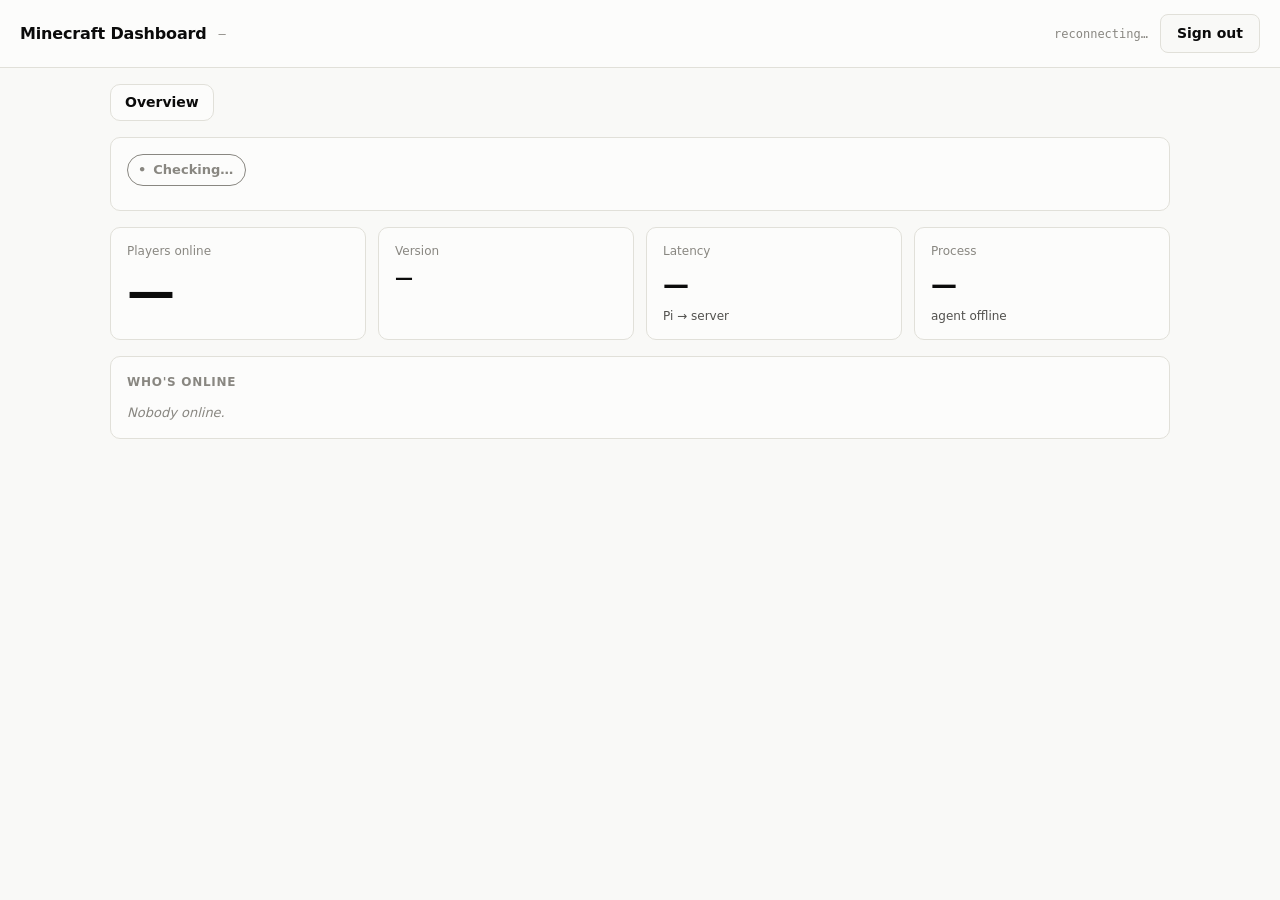
==== static/index.html @ ce1a49f4 "agags" ====
<!doctype html>
<html lang="en">
<head>
  <meta charset="utf-8">
  <meta name="viewport" content="width=device-width, initial-scale=1">
  <meta name="robots" content="noindex, nofollow">
  <title>Minecraft Dashboard</title>
  <link rel="stylesheet" href="/static/style.css">
</head>
<body>
  <header>
    <h1>Minecraft Dashboard</h1>
    <span class="host" id="host">—</span>
    <span class="spacer"></span>
    <span class="host" id="link-state">connecting…</span>
    <button class="action" id="logout">Sign out</button>
  </header>

  <main>
    <div class="tabs" role="tablist">
      <button role="tab" aria-selected="true"  data-tab="overview">Overview</button>
      <button role="tab" aria-selected="false" data-tab="console">Console</button>
      <button role="tab" aria-selected="false" data-tab="files">Files &amp; backups</button>
      <button role="tab" aria-selected="false" data-tab="debug">Debug</button>
    </div>

    <!-- ---------------- Overview ---------------- -->
    <section class="panel active" id="tab-overview">
      <div class="card">
        <div class="status-row">
          <span class="pill unknown" id="status-pill">
            <span id="status-icon" aria-hidden="true">•</span><span id="status-text">Checking…</span>
          </span>
          <span class="host" id="checked-at"></span>
        </div>
        <div class="motd" id="motd"></div>
      </div>

      <div class="tiles">
        <div class="tile">
          <div class="label">Players online</div>
          <div class="value hero" id="t-players">—</div>
          <div class="sub" id="t-players-sub"></div>
        </div>
        <div class="tile">
          <div class="label">Version</div>
          <div class="value text" id="t-version">—</div>
        </div>
        <div class="tile">
          <div class="label">Latency</div>
          <div class="value" id="t-latency">—</div>
          <div class="sub">Pi → server</div>
        </div>
        <div class="tile">
          <div class="label">Process</div>
          <div class="value" id="t-process">—</div>
          <div class="sub" id="t-process-sub"></div>
        </div>
      </div>

      <div class="card" style="margin-top:16px">
        <h2>Who's online</h2>
        <div class="players" id="players"><span class="empty">Nobody online.</span></div>
      </div>

      <div class="card">
        <h2>Power</h2>
        <div id="power-unavailable" class="notice" hidden>
          <span aria-hidden="true">⚠</span>
          <span><strong>Agent not connected.</strong> Start, stop and restart need
          <code>mc-agent.py</code> running on the server machine.</span>
        </div>
        <div class="actions">
          <button class="action" id="btn-start">Start</button>
          <button class="action" id="btn-restart">Restart</button>
          <button class="action danger" id="btn-stop">Stop</button>
        </div>
      </div>
    </section>

    <!-- ---------------- Console ---------------- -->
    <section class="panel" id="tab-console">
      <div id="console-notice" class="notice" hidden></div>
      <div class="card">
        <h2>Server console</h2>
        <div id="console" role="log" aria-live="polite"></div>
        <form class="cmdbar" id="cmdform">
          <input id="cmd" placeholder="/list" autocomplete="off" spellcheck="false"
                 aria-label="Console command">
          <button class="action primary" type="submit" id="cmd-send">Send</button>
        </form>
      </div>
    </section>

    <!-- ---------------- Files ---------------- -->
    <section class="panel" id="tab-files">
      <div id="files-notice" class="notice" hidden>
        <span aria-hidden="true">⚠</span>
        <span><strong>Agent not connected.</strong> File browsing and backups need
        <code>mc-agent.py</code> running on the server machine.</span>
      </div>

      <div class="card">
        <h2>Backups</h2>
        <div class="actions">
          <button class="action primary" id="btn-backup">Back up world now</button>
        </div>
        <table class="files" id="backup-table" style="margin-top:12px"></table>
      </div>

      <div class="card">
        <h2>Server files</h2>
        <div class="crumbs" id="crumbs"></div>
        <table class="files" id="file-table"></table>
        <pre class="viewer" id="viewer" hidden></pre>
      </div>
    </section>

    <!-- ---------------- Debug (owner only) ---------------- -->
    <section class="panel" id="tab-debug">
      <div class="card">
        <h2>PM2 processes</h2>
        <pre id="pm2-out" role="log" aria-label="PM2 process table">loading…</pre>
        <button class="action" id="btn-pm2-refresh" style="margin-top:12px">Refresh</button>
      </div>

      <div class="card">
        <h2>Users &amp; permissions</h2>
        <p class="sub">Every account starts with the overview and nothing else.
          Tick what each one may do — changes take effect on their next request,
          no re-login needed. Your owner account lives in <code>.env</code>,
          always holds everything, and can't be changed from here.</p>
        <div id="user-list"></div>

        <details class="new-user">
          <summary>Add an account</summary>
          <form id="userform">
            <div class="cmdbar">
              <input id="new-username" placeholder="username" autocomplete="off"
                     spellcheck="false" aria-label="New username">
              <input id="new-password" type="password" placeholder="password (6+ characters)"
                     autocomplete="new-password" aria-label="New password">
              <button class="action primary" type="submit" id="btn-add-user">Create</button>
            </div>
            <p class="sub" style="margin:10px 0 0">Starting permissions — all optional,
              and editable afterwards.</p>
            <div class="perm-grid" id="new-user-perms"></div>
          </form>
        </details>
      </div>
    </section>
  </main>

  <div class="toast" id="toast" role="status"></div>
  <script src="/static/app.js"></script>
</body>
</html>
---- static/style.css ----
/* Tokens follow the reference palette: status hues are reserved for state and
   always ship alongside an icon + label, never carrying meaning by colour alone. */

:root {
  color-scheme: light dark;

  --page:           #f9f9f7;
  --surface:        #fcfcfb;
  --text-primary:   #0b0b0b;
  --text-secondary: #52514e;
  --text-muted:     #898781;
  --hairline:       #e1e0d9;

  --good:     #0ca30c;
  --warning:  #fab219;
  --serious:  #ec835a;
  --critical: #d03b3b;

  --accent:   #2a78d6;

  --radius: 10px;
  --gap: 16px;
  --mono: ui-monospace, SFMono-Regular, "SF Mono", Menlo, Consolas, monospace;
  --sans: system-ui, -apple-system, "Segoe UI", Roboto, sans-serif;
}

@media (prefers-color-scheme: dark) {
  :root:where(:not([data-theme="light"])) {
    --page:           #0d0d0d;
    --surface:        #1a1a19;
    --text-primary:   #ffffff;
    --text-secondary: #c3c2b7;
    --text-muted:     #898781;
    --hairline:       #2c2c2a;
    --accent:         #3987e5;
  }
}

* { box-sizing: border-box; }

/* Must win over the display values set by .notice/.tile/etc, which otherwise
   outrank the UA stylesheet's [hidden] rule and leave the element visible. */
[hidden] { display: none !important; }

body {
  margin: 0;
  font-family: var(--sans);
  background: var(--page);
  color: var(--text-primary);
  line-height: 1.5;
  -webkit-font-smoothing: antialiased;
}

/* ---------- layout ---------- */

header {
  display: flex;
  align-items: center;
  gap: 12px;
  padding: 14px 20px;
  border-bottom: 1px solid var(--hairline);
  background: var(--surface);
  position: sticky;
  top: 0;
  z-index: 10;
  flex-wrap: wrap;
}

header h1 { font-size: 16px; margin: 0; font-weight: 600; letter-spacing: -0.01em; }
header .host { font-family: var(--mono); font-size: 12px; color: var(--text-muted); }
header .spacer { flex: 1; }

main { max-width: 1100px; margin: 0 auto; padding: var(--gap) 20px 48px; }

.tabs { display: flex; gap: 4px; margin: 0 0 var(--gap); flex-wrap: wrap; }

.tabs button {
  background: none;
  border: 1px solid transparent;
  border-radius: var(--radius);
  padding: 7px 14px;
  font: inherit;
  font-size: 14px;
  color: var(--text-secondary);
  cursor: pointer;
}
.tabs button:hover { background: var(--surface); }
.tabs button[aria-selected="true"] {
  background: var(--surface);
  border-color: var(--hairline);
  color: var(--text-primary);
  font-weight: 550;
}

.panel { display: none; }
.panel.active { display: block; }

.card {
  background: var(--surface);
  border: 1px solid var(--hairline);
  border-radius: var(--radius);
  padding: var(--gap);
  margin-bottom: var(--gap);
}
.card h2 {
  font-size: 12px;
  text-transform: uppercase;
  letter-spacing: 0.06em;
  color: var(--text-muted);
  margin: 0 0 12px;
  font-weight: 600;
}

/* ---------- status ---------- */

.status-row { display: flex; align-items: center; gap: 10px; margin-bottom: 4px; }

/* Icon + label carry the state; the dot is a redundant third cue. */
.pill {
  display: inline-flex;
  align-items: center;
  gap: 7px;
  padding: 5px 12px 5px 10px;
  border-radius: 999px;
  font-size: 13px;
  font-weight: 600;
  border: 1px solid currentColor;
}
.pill.good     { color: var(--good); }
.pill.critical { color: var(--critical); }
.pill.warning  { color: var(--warning); }
.pill.unknown  { color: var(--text-muted); }

.motd {
  font-family: var(--mono);
  font-size: 13px;
  color: var(--text-secondary);
  white-space: pre-wrap;
  word-break: break-word;
  margin-top: 8px;
}

.tiles {
  display: grid;
  grid-template-columns: repeat(auto-fit, minmax(150px, 1fr));
  gap: 12px;
}

.tile {
  background: var(--surface);
  border: 1px solid var(--hairline);
  border-radius: var(--radius);
  padding: 14px 16px;
}
.tile .label {
  font-size: 12px;
  color: var(--text-muted);
  margin-bottom: 6px;
}
/* Proportional figures — tabular-nums is reserved for aligned columns. */
.tile .value { font-size: 26px; font-weight: 600; letter-spacing: -0.02em; }
.tile .value.hero { font-size: 48px; line-height: 1.05; }
/* Version strings are free text and can be long ("Requires MC 1.8 / 1.21"). */
.tile .value.text { font-size: 18px; line-height: 1.3; overflow-wrap: anywhere; }
.tile .sub { font-size: 12px; color: var(--text-secondary); margin-top: 2px; }

/* ---------- capability banner ---------- */

.notice {
  display: flex;
  gap: 10px;
  align-items: flex-start;
  border: 1px solid var(--hairline);
  border-left: 3px solid var(--warning);
  border-radius: var(--radius);
  padding: 12px 14px;
  background: var(--surface);
  font-size: 13px;
  color: var(--text-secondary);
  margin-bottom: var(--gap);
}
.notice strong { color: var(--text-primary); }

/* ---------- players ---------- */

.players { display: flex; flex-wrap: wrap; gap: 8px; }
.player {
  font-family: var(--mono);
  font-size: 13px;
  background: var(--page);
  border: 1px solid var(--hairline);
  border-radius: 6px;
  padding: 4px 10px;
}
.empty { color: var(--text-muted); font-size: 13px; font-style: italic; }

/* ---------- buttons ---------- */

.actions { display: flex; gap: 8px; flex-wrap: wrap; }

button.action {
  font: inherit;
  font-size: 14px;
  font-weight: 550;
  padding: 8px 16px;
  border-radius: 8px;
  border: 1px solid var(--hairline);
  background: var(--page);
  color: var(--text-primary);
  cursor: pointer;
}
button.action:hover:not(:disabled) { border-color: var(--text-muted); }
button.action:disabled { opacity: 0.45; cursor: not-allowed; }
button.action.danger { color: var(--critical); border-color: color-mix(in srgb, var(--critical) 40%, transparent); }
button.action.primary { background: var(--accent); border-color: var(--accent); color: #fff; }

/* ---------- console ---------- */

#console {
  font-family: var(--mono);
  font-size: 12.5px;
  line-height: 1.55;
  background: var(--page);
  border: 1px solid var(--hairline);
  border-radius: 8px;
  padding: 12px;
  height: 460px;
  overflow-y: auto;
  overflow-x: auto;
  white-space: pre-wrap;
  word-break: break-word;
}
#pm2-out {
  font-family: var(--mono);
  font-size: 12.5px;
  line-height: 1.5;
  background: var(--page);
  border: 1px solid var(--hairline);
  border-radius: 8px;
  padding: 12px;
  margin: 0;
  /* The table is drawn with box characters, so it must not wrap — it scrolls
     sideways on a narrow screen instead of folding into nonsense. */
  white-space: pre;
  overflow-x: auto;
  color: var(--text-secondary);
}
#pm2-out .st.ok   { color: var(--good); font-weight: 600; }
#pm2-out .st.bad  { color: var(--critical); font-weight: 600; }
#pm2-out .st.busy { color: var(--warning); font-weight: 600; }
#pm2-out.err      { color: var(--critical); }

#console .l { display: block; }
#console .l.echo  { color: var(--accent); font-weight: 600; }
#console .l.reply { color: var(--text-secondary); }
#console .l.warn  { color: var(--warning); }
#console .l.err   { color: var(--critical); }

.cmdbar { display: flex; gap: 8px; margin-top: 12px; }
.cmdbar input {
  flex: 1;
  font-family: var(--mono);
  font-size: 13px;
  padding: 9px 12px;
  border-radius: 8px;
  border: 1px solid var(--hairline);
  background: var(--page);
  color: var(--text-primary);
}
.cmdbar input:focus { outline: 2px solid var(--accent); outline-offset: -1px; }

/* ---------- files ---------- */

.crumbs { font-family: var(--mono); font-size: 12px; color: var(--text-muted); margin-bottom: 10px; }
.crumbs a { color: var(--accent); text-decoration: none; cursor: pointer; }
.crumbs a:hover { text-decoration: underline; }

table.files { width: 100%; border-collapse: collapse; font-size: 13px; }
table.files th {
  text-align: left;
  font-size: 11px;
  text-transform: uppercase;
  letter-spacing: 0.05em;
  color: var(--text-muted);
  border-bottom: 1px solid var(--hairline);
  padding: 6px 8px;
  font-weight: 600;
}
table.files td { padding: 7px 8px; border-bottom: 1px solid var(--hairline); }
/* Columns of numbers DO align — tabular figures belong here. */
table.files td.num { text-align: right; font-variant-numeric: tabular-nums; color: var(--text-secondary); }
table.files tr.clickable { cursor: pointer; }
table.files tr.clickable:hover td { background: var(--page); }
table.files .name { font-family: var(--mono); }

.viewer {
  font-family: var(--mono);
  font-size: 12.5px;
  background: var(--page);
  border: 1px solid var(--hairline);
  border-radius: 8px;
  padding: 12px;
  max-height: 420px;
  overflow: auto;
  white-space: pre;
  margin-top: 12px;
}

/* ---------- login ---------- */

.login-wrap { min-height: 100vh; display: grid; place-items: center; padding: 20px; }
.login-card {
  background: var(--surface);
  border: 1px solid var(--hairline);
  border-radius: 14px;
  padding: 32px;
  width: min(380px, 100%);
}
.login-card h1 { font-size: 19px; margin: 0 0 6px; }
.login-card p.hint { font-size: 13px; color: var(--text-muted); margin: 0 0 22px; }
.login-card label { display: block; font-size: 12px; color: var(--text-secondary); margin-bottom: 5px; font-weight: 550; }
.login-card input {
  width: 100%;
  padding: 10px 12px;
  font: inherit;
  font-size: 14px;
  border-radius: 8px;
  border: 1px solid var(--hairline);
  background: var(--page);
  color: var(--text-primary);
  margin-bottom: 16px;
}
.login-card input:focus { outline: 2px solid var(--accent); outline-offset: -1px; }
.login-card button { width: 100%; padding: 11px; font-size: 15px; }
.error {
  color: var(--critical);
  font-size: 13px;
  margin-bottom: 14px;
  display: none;
}
.error.show { display: block; }

.toast {
  position: fixed;
  bottom: 20px;
  left: 50%;
  transform: translateX(-50%);
  background: var(--surface);
  border: 1px solid var(--hairline);
  border-left: 3px solid var(--accent);
  border-radius: 8px;
  padding: 11px 18px;
  font-size: 13px;
  box-shadow: 0 6px 24px rgb(0 0 0 / 0.18);
  opacity: 0;
  pointer-events: none;
  transition: opacity 0.2s;
  max-width: min(90vw, 460px);
}
.toast.show { opacity: 1; }
.toast.bad { border-left-color: var(--critical); }

/* ---------------------------------------------------------------- permissions */

.user-card {
  border: 1px solid var(--hairline);
  border-radius: var(--radius);
  padding: 12px 14px;
  margin-bottom: 10px;
  background: var(--page);
}
.user-card.owner { opacity: 0.85; }

.user-head {
  display: flex;
  align-items: center;
  gap: 10px;
  flex-wrap: wrap;
}
.user-head .name { font-family: var(--mono); font-weight: 600; }
.user-head .perm-count { font-size: 12px; color: var(--text-secondary); }
.user-head button { margin-left: 4px; }

.perm-grid {
  display: grid;
  grid-template-columns: repeat(auto-fit, minmax(210px, 1fr));
  gap: 10px;
  margin-top: 12px;
}
.user-card .perm-grid { border-top: 1px solid var(--hairline); padding-top: 12px; }

fieldset.perm-group {
  border: 1px solid var(--hairline);
  border-radius: 8px;
  padding: 8px 10px 10px;
  margin: 0;
  min-width: 0;
}
fieldset.perm-group legend {
  font-size: 11px;
  text-transform: uppercase;
  letter-spacing: 0.06em;
  color: var(--text-muted);
  padding: 0 4px;
}

label.perm {
  display: flex;
  align-items: flex-start;
  gap: 8px;
  padding: 5px 2px;
  cursor: pointer;
  font-size: 13px;
}
label.perm input { margin-top: 2px; flex-shrink: 0; }
label.perm .perm-label { display: block; font-weight: 550; }
/* The tint is a second cue only; the label already names what it does. */
label.perm.danger .perm-label { color: var(--serious); }
label.perm .perm-detail {
  display: block;
  font-size: 11.5px;
  color: var(--text-secondary);
  line-height: 1.35;
  margin-top: 1px;
}

details.new-user { margin-top: 14px; border-top: 1px solid var(--hairline); padding-top: 12px; }
details.new-user summary {
  cursor: pointer;
  font-size: 13px;
  font-weight: 550;
  color: var(--text-secondary);
}
details.new-user summary:hover { color: var(--text-primary); }
details.new-user form { margin-top: 12px; }
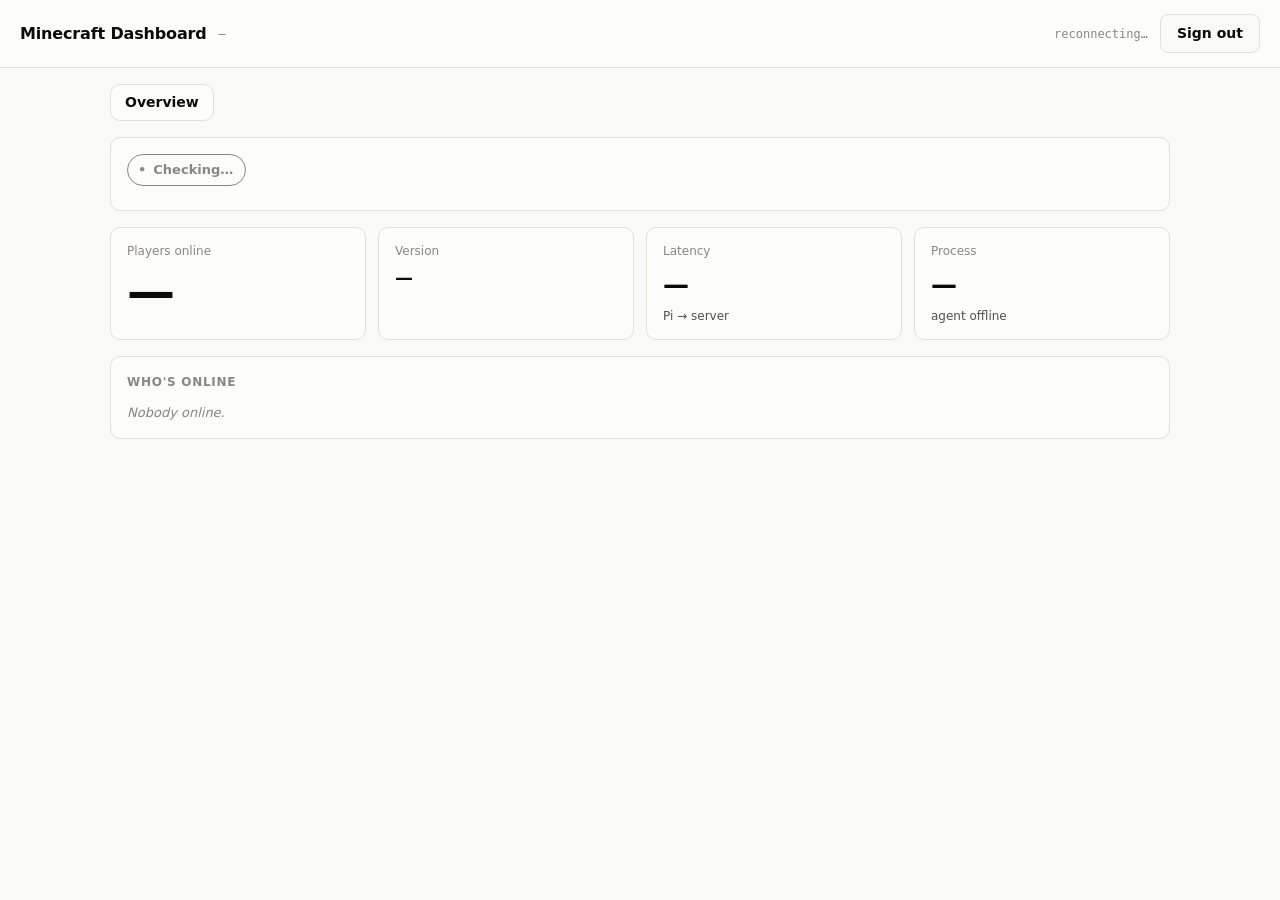
==== commit 9f1d44ab: "gsd" ====
--- a/static/index.html
+++ b/static/index.html
@@ -24,7 +24,6 @@
       <button role="tab" aria-selected="false" data-tab="debug">Debug</button>
     </div>
 
-    <!-- ---------------- Overview ---------------- -->
     <section class="panel active" id="tab-overview">
       <div class="card">
         <div class="status-row">
@@ -78,7 +77,6 @@
       </div>
     </section>
 
-    <!-- ---------------- Console ---------------- -->
     <section class="panel" id="tab-console">
       <div id="console-notice" class="notice" hidden></div>
       <div class="card">
@@ -92,7 +90,6 @@
       </div>
     </section>
 
-    <!-- ---------------- Files ---------------- -->
     <section class="panel" id="tab-files">
       <div id="files-notice" class="notice" hidden>
         <span aria-hidden="true">⚠</span>
@@ -116,7 +113,6 @@
       </div>
     </section>
 
-    <!-- ---------------- Debug (owner only) ---------------- -->
     <section class="panel" id="tab-debug">
       <div class="card">
         <h2>PM2 processes</h2>
--- a/static/style.css
+++ b/static/style.css
@@ -1,5 +1,3 @@
-/* Tokens follow the reference palette: status hues are reserved for state and
-   always ship alongside an icon + label, never carrying meaning by colour alone. */
 
 :root {
   color-scheme: light dark;
@@ -38,8 +36,6 @@
 
 * { box-sizing: border-box; }
 
-/* Must win over the display values set by .notice/.tile/etc, which otherwise
-   outrank the UA stylesheet's [hidden] rule and leave the element visible. */
 [hidden] { display: none !important; }
 
 body {
@@ -50,8 +46,6 @@
   line-height: 1.5;
   -webkit-font-smoothing: antialiased;
 }
-
-/* ---------- layout ---------- */
 
 header {
   display: flex;
@@ -111,11 +105,8 @@
   font-weight: 600;
 }
 
-/* ---------- status ---------- */
-
 .status-row { display: flex; align-items: center; gap: 10px; margin-bottom: 4px; }
 
-/* Icon + label carry the state; the dot is a redundant third cue. */
 .pill {
   display: inline-flex;
   align-items: center;
@@ -157,14 +148,12 @@
   color: var(--text-muted);
   margin-bottom: 6px;
 }
-/* Proportional figures — tabular-nums is reserved for aligned columns. */
+
 .tile .value { font-size: 26px; font-weight: 600; letter-spacing: -0.02em; }
 .tile .value.hero { font-size: 48px; line-height: 1.05; }
-/* Version strings are free text and can be long ("Requires MC 1.8 / 1.21"). */
+
 .tile .value.text { font-size: 18px; line-height: 1.3; overflow-wrap: anywhere; }
 .tile .sub { font-size: 12px; color: var(--text-secondary); margin-top: 2px; }
-
-/* ---------- capability banner ---------- */
 
 .notice {
   display: flex;
@@ -181,8 +170,6 @@
 }
 .notice strong { color: var(--text-primary); }
 
-/* ---------- players ---------- */
-
 .players { display: flex; flex-wrap: wrap; gap: 8px; }
 .player {
   font-family: var(--mono);
@@ -193,8 +180,6 @@
   padding: 4px 10px;
 }
 .empty { color: var(--text-muted); font-size: 13px; font-style: italic; }
-
-/* ---------- buttons ---------- */
 
 .actions { display: flex; gap: 8px; flex-wrap: wrap; }
 
@@ -213,8 +198,6 @@
 button.action:disabled { opacity: 0.45; cursor: not-allowed; }
 button.action.danger { color: var(--critical); border-color: color-mix(in srgb, var(--critical) 40%, transparent); }
 button.action.primary { background: var(--accent); border-color: var(--accent); color: #fff; }
-
-/* ---------- console ---------- */
 
 #console {
   font-family: var(--mono);
@@ -239,8 +222,7 @@
   border-radius: 8px;
   padding: 12px;
   margin: 0;
-  /* The table is drawn with box characters, so it must not wrap — it scrolls
-     sideways on a narrow screen instead of folding into nonsense. */
+
   white-space: pre;
   overflow-x: auto;
   color: var(--text-secondary);
@@ -268,8 +250,6 @@
   color: var(--text-primary);
 }
 .cmdbar input:focus { outline: 2px solid var(--accent); outline-offset: -1px; }
-
-/* ---------- files ---------- */
 
 .crumbs { font-family: var(--mono); font-size: 12px; color: var(--text-muted); margin-bottom: 10px; }
 .crumbs a { color: var(--accent); text-decoration: none; cursor: pointer; }
@@ -287,7 +267,7 @@
   font-weight: 600;
 }
 table.files td { padding: 7px 8px; border-bottom: 1px solid var(--hairline); }
-/* Columns of numbers DO align — tabular figures belong here. */
+
 table.files td.num { text-align: right; font-variant-numeric: tabular-nums; color: var(--text-secondary); }
 table.files tr.clickable { cursor: pointer; }
 table.files tr.clickable:hover td { background: var(--page); }
@@ -305,8 +285,6 @@
   white-space: pre;
   margin-top: 12px;
 }
-
-/* ---------- login ---------- */
 
 .login-wrap { min-height: 100vh; display: grid; place-items: center; padding: 20px; }
 .login-card {
@@ -360,8 +338,6 @@
 .toast.show { opacity: 1; }
 .toast.bad { border-left-color: var(--critical); }
 
-/* ---------------------------------------------------------------- permissions */
-
 .user-card {
   border: 1px solid var(--hairline);
   border-radius: var(--radius);
@@ -414,7 +390,7 @@
 }
 label.perm input { margin-top: 2px; flex-shrink: 0; }
 label.perm .perm-label { display: block; font-weight: 550; }
-/* The tint is a second cue only; the label already names what it does. */
+
 label.perm.danger .perm-label { color: var(--serious); }
 label.perm .perm-detail {
   display: block;
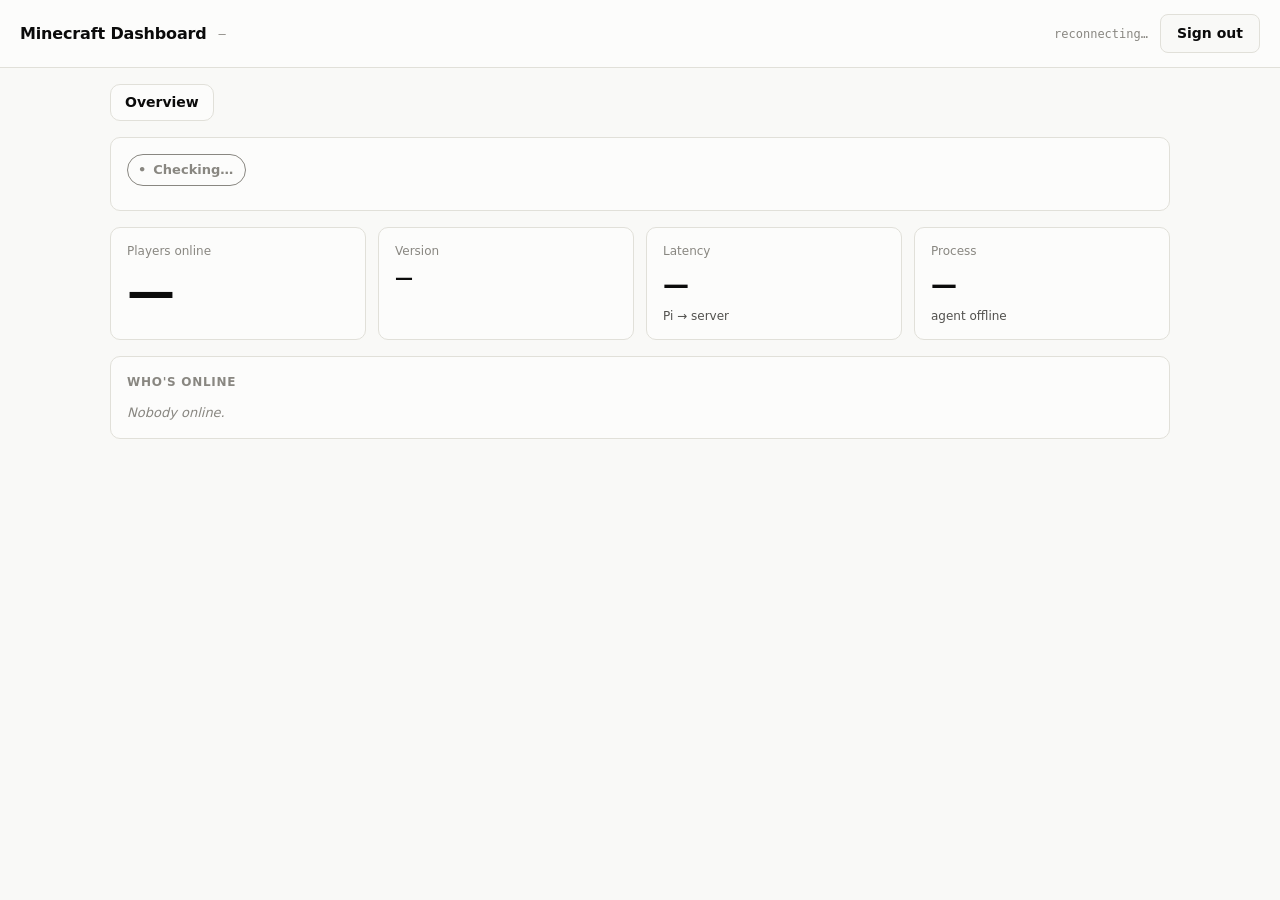
==== commit b8371316: "hlk" ====
--- a/static/index.html
+++ b/static/index.html
@@ -107,9 +107,53 @@
 
       <div class="card">
         <h2>Server files</h2>
-        <div class="crumbs" id="crumbs"></div>
-        <table class="files" id="file-table"></table>
-        <pre class="viewer" id="viewer" hidden></pre>
+
+        <div id="files-readonly" class="notice" hidden>
+          <span aria-hidden="true">⚠</span>
+          <span><strong>The agent is read-only.</strong> Whoever runs
+          <code>mc-agent.py</code> has to set <code>allow_writes = yes</code> in
+          <code>agent.conf</code> before anything here can be changed.</span>
+        </div>
+
+        <div class="filebar">
+          <div class="crumbs" id="crumbs"></div>
+          <span class="disk" id="disk-free"></span>
+        </div>
+
+        <div class="actions file-actions">
+          <button class="action" id="btn-file-refresh">Refresh</button>
+          <button class="action" id="btn-file-upload">Upload…</button>
+          <button class="action" id="btn-file-folder">New folder</button>
+          <button class="action" id="btn-file-new">New file</button>
+          <span class="spacer"></span>
+          <button class="action" id="btn-file-download">Download</button>
+          <button class="action" id="btn-file-rename">Rename</button>
+          <button class="action danger" id="btn-file-delete">Delete</button>
+        </div>
+
+        <input type="file" id="file-input" multiple hidden>
+
+        <div class="upload" id="upload-row" hidden>
+          <span class="upload-name" id="upload-name"></span>
+          <progress id="upload-bar" max="100" value="0"></progress>
+        </div>
+
+        <div class="dropzone" id="dropzone">
+          <table class="files" id="file-table"></table>
+          <div class="drop-hint" id="drop-hint" aria-hidden="true">Drop to upload here</div>
+        </div>
+
+        <div class="editor" id="editor" hidden>
+          <div class="editor-head">
+            <span class="name" id="editor-path"></span>
+            <span class="spacer"></span>
+            <span class="editor-note" id="editor-note"></span>
+            <button class="action" id="btn-editor-close">Close</button>
+            <button class="action primary" id="btn-editor-save">Save</button>
+          </div>
+          <textarea id="editor-text" spellcheck="false" autocomplete="off"
+                    aria-label="File contents"></textarea>
+        </div>
       </div>
     </section>
 
--- a/static/style.css
+++ b/static/style.css
@@ -251,9 +251,53 @@
 }
 .cmdbar input:focus { outline: 2px solid var(--accent); outline-offset: -1px; }
 
-.crumbs { font-family: var(--mono); font-size: 12px; color: var(--text-muted); margin-bottom: 10px; }
+.crumbs { font-family: var(--mono); font-size: 12px; color: var(--text-muted); }
 .crumbs a { color: var(--accent); text-decoration: none; cursor: pointer; }
 .crumbs a:hover { text-decoration: underline; }
+
+.filebar {
+  display: flex;
+  align-items: baseline;
+  gap: 12px;
+  flex-wrap: wrap;
+  margin-bottom: 10px;
+}
+.filebar .disk { margin-left: auto; font-family: var(--mono); font-size: 12px; color: var(--text-muted); }
+
+.actions .spacer { flex: 1; }
+.file-actions { margin-bottom: 12px; }
+
+.upload {
+  display: flex;
+  align-items: center;
+  gap: 10px;
+  margin-bottom: 12px;
+  font-size: 12px;
+  color: var(--text-secondary);
+}
+.upload .upload-name { font-family: var(--mono); overflow-wrap: anywhere; }
+.upload progress {
+  flex: 1;
+  min-width: 120px;
+  height: 6px;
+  accent-color: var(--accent);
+}
+
+.dropzone { position: relative; border-radius: 8px; }
+.dropzone .drop-hint {
+  position: absolute;
+  inset: 0;
+  display: none;
+  place-items: center;
+  pointer-events: none;
+  border: 2px dashed var(--accent);
+  border-radius: 8px;
+  background: color-mix(in srgb, var(--accent) 10%, var(--surface));
+  color: var(--accent);
+  font-size: 13px;
+  font-weight: 600;
+}
+.dropzone.over .drop-hint { display: grid; }
 
 table.files { width: 100%; border-collapse: collapse; font-size: 13px; }
 table.files th {
@@ -269,22 +313,42 @@
 table.files td { padding: 7px 8px; border-bottom: 1px solid var(--hairline); }
 
 table.files td.num { text-align: right; font-variant-numeric: tabular-nums; color: var(--text-secondary); }
+table.files td.sel { width: 1%; padding-right: 0; }
+table.files td.sel input { margin: 0; vertical-align: middle; }
+table.files th.sel { width: 1%; }
 table.files tr.clickable { cursor: pointer; }
 table.files tr.clickable:hover td { background: var(--page); }
+table.files tr.selected td { background: color-mix(in srgb, var(--accent) 10%, transparent); }
 table.files .name { font-family: var(--mono); }
-
-.viewer {
+table.files .name.open { cursor: pointer; }
+table.files .name.open:hover { color: var(--accent); }
+table.files .link { color: var(--text-muted); font-style: italic; }
+
+.editor { margin-top: 14px; border-top: 1px solid var(--hairline); padding-top: 12px; }
+.editor-head { display: flex; align-items: center; gap: 8px; flex-wrap: wrap; margin-bottom: 10px; }
+.editor-head .name { font-family: var(--mono); font-size: 13px; overflow-wrap: anywhere; }
+.editor-head .spacer { flex: 1; }
+.editor-head .editor-note { font-size: 12px; color: var(--text-muted); }
+
+#editor-text {
+  width: 100%;
+  height: 420px;
+  resize: vertical;
   font-family: var(--mono);
   font-size: 12.5px;
+  line-height: 1.55;
   background: var(--page);
   border: 1px solid var(--hairline);
   border-radius: 8px;
   padding: 12px;
-  max-height: 420px;
-  overflow: auto;
+  color: var(--text-primary);
   white-space: pre;
-  margin-top: 12px;
-}
+  overflow-wrap: normal;
+  overflow-x: auto;
+  tab-size: 2;
+}
+#editor-text:focus { outline: 2px solid var(--accent); outline-offset: -1px; }
+#editor-text[readonly] { color: var(--text-secondary); }
 
 .login-wrap { min-height: 100vh; display: grid; place-items: center; padding: 20px; }
 .login-card {
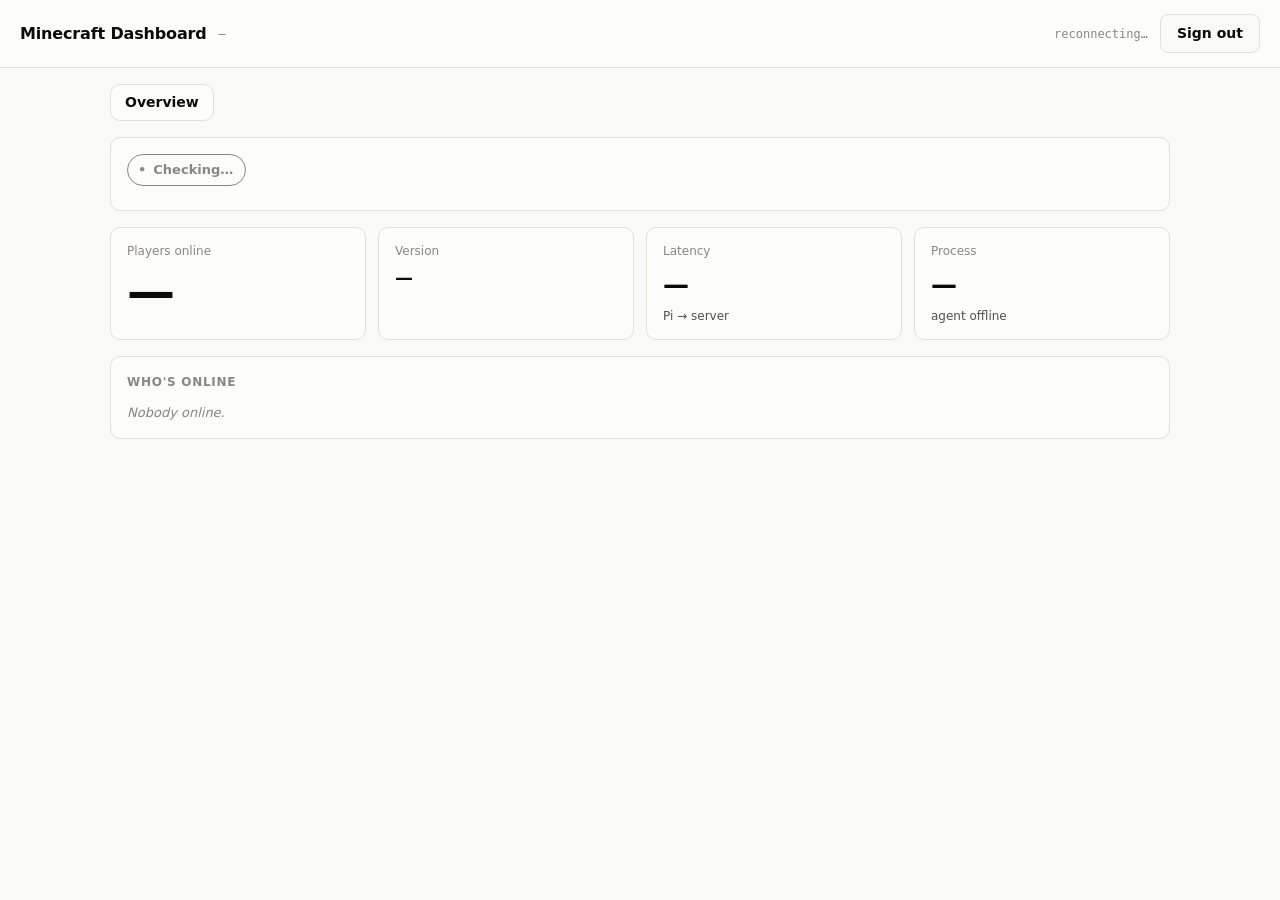
==== commit cd41b994: "n,m" ====
--- a/static/index.html
+++ b/static/index.html
@@ -123,24 +123,29 @@
         <div class="actions file-actions">
           <button class="action" id="btn-file-refresh">Refresh</button>
           <button class="action" id="btn-file-upload">Upload…</button>
+          <button class="action" id="btn-file-upload-folder">Upload folder…</button>
           <button class="action" id="btn-file-folder">New folder</button>
           <button class="action" id="btn-file-new">New file</button>
           <span class="spacer"></span>
+          <button class="action" id="btn-file-unzip">Unzip</button>
           <button class="action" id="btn-file-download">Download</button>
           <button class="action" id="btn-file-rename">Rename</button>
           <button class="action danger" id="btn-file-delete">Delete</button>
         </div>
 
         <input type="file" id="file-input" multiple hidden>
+        <input type="file" id="folder-input" webkitdirectory multiple hidden>
 
         <div class="upload" id="upload-row" hidden>
           <span class="upload-name" id="upload-name"></span>
           <progress id="upload-bar" max="100" value="0"></progress>
+          <button class="action" id="btn-upload-pause">Pause</button>
+          <button class="action danger" id="btn-upload-stop">Stop</button>
         </div>
 
         <div class="dropzone" id="dropzone">
           <table class="files" id="file-table"></table>
-          <div class="drop-hint" id="drop-hint" aria-hidden="true">Drop to upload here</div>
+          <div class="drop-hint" id="drop-hint" aria-hidden="true">Drop files or folders here</div>
         </div>
 
         <div class="editor" id="editor" hidden>
--- a/static/style.css
+++ b/static/style.css
@@ -276,6 +276,7 @@
   color: var(--text-secondary);
 }
 .upload .upload-name { font-family: var(--mono); overflow-wrap: anywhere; }
+.upload .action { flex: none; padding: 4px 10px; font-size: 12px; }
 .upload progress {
   flex: 1;
   min-width: 120px;
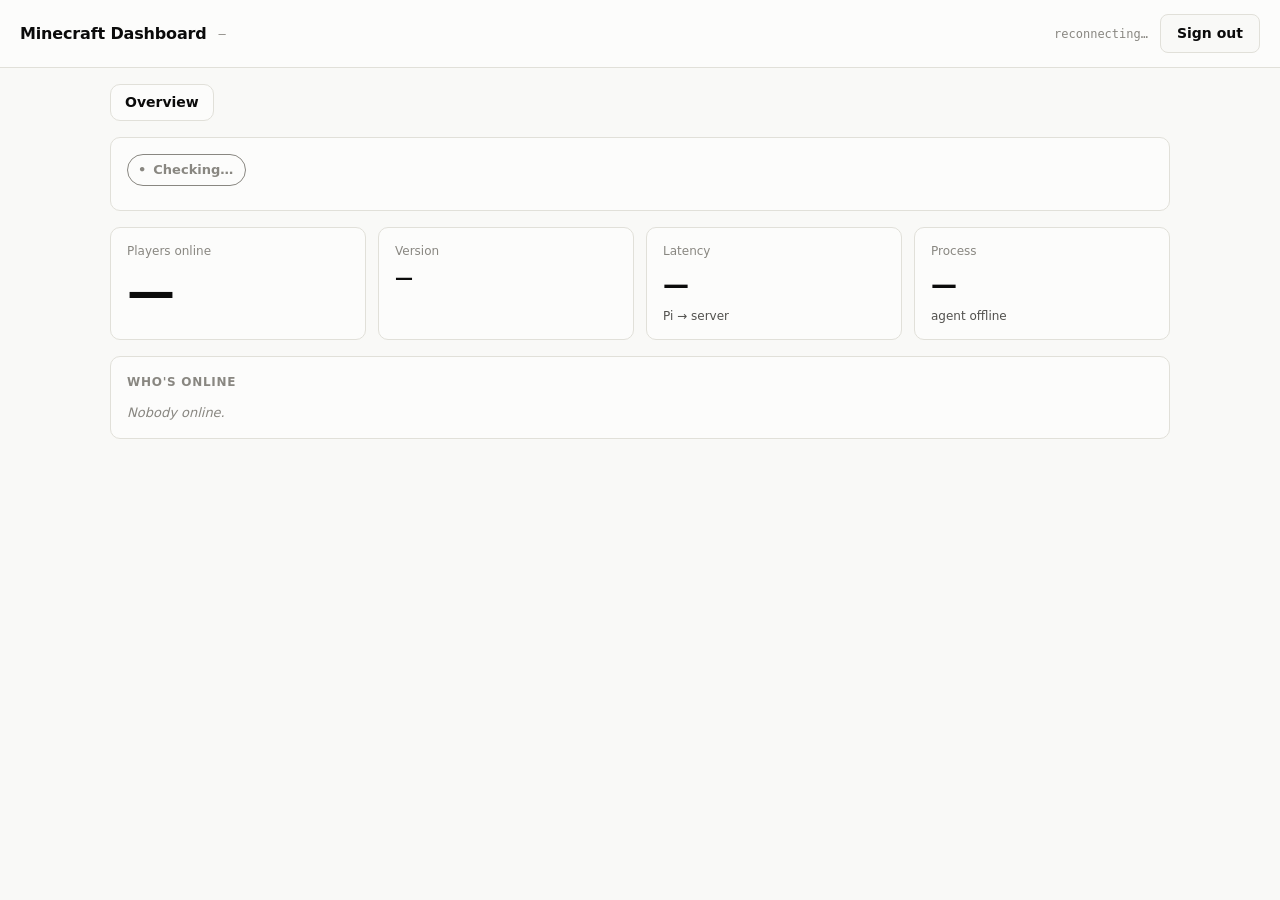
==== commit a20bf2fe: "agdsgas" ====
--- a/static/index.html
+++ b/static/index.html
@@ -35,6 +35,11 @@
         <div class="motd" id="motd"></div>
       </div>
 
+      <div id="agent-version-notice" class="notice" hidden>
+        <span aria-hidden="true">⚠</span>
+        <span id="agent-version-text"></span>
+      </div>
+
       <div class="tiles">
         <div class="tile">
           <div class="label">Players online</div>
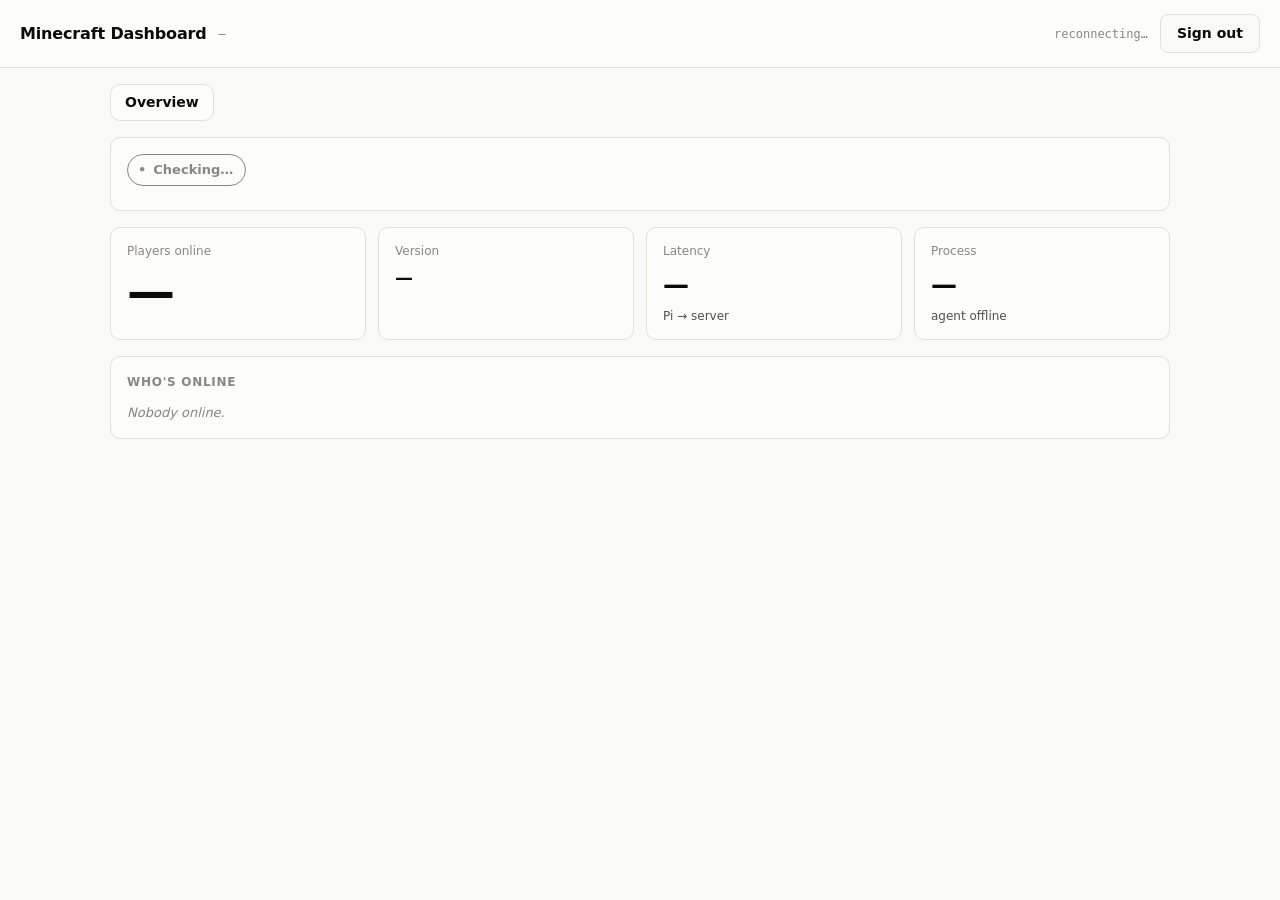
==== commit c74f4233: "bjlhbh" ====
--- a/static/index.html
+++ b/static/index.html
@@ -40,6 +40,11 @@
         <span id="agent-version-text"></span>
       </div>
 
+      <div id="agent-tree-notice" class="notice" hidden>
+        <span aria-hidden="true">⚠</span>
+        <span id="agent-tree-text"></span>
+      </div>
+
       <div class="tiles">
         <div class="tile">
           <div class="label">Players online</div>
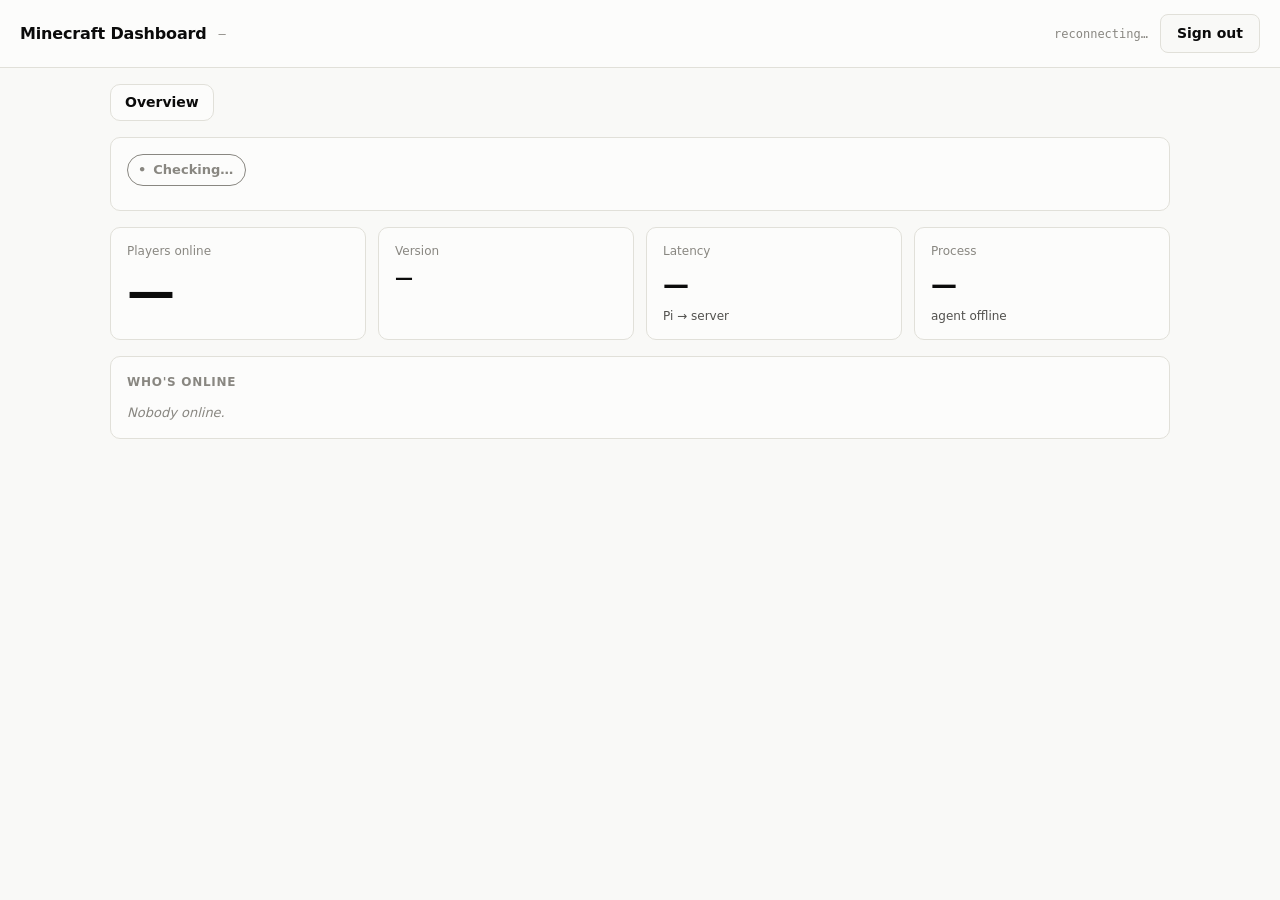
==== commit f677bfab: "jklhjkl" ====
--- a/static/index.html
+++ b/static/index.html
@@ -108,6 +108,14 @@
       </div>
 
       <div class="card">
+        <h2>Datapacks</h2>
+        <div class="actions">
+          <button class="action" id="btn-datapack-check">Check datapacks</button>
+        </div>
+        <div id="datapack-report" style="margin-top:12px"></div>
+      </div>
+
+      <div class="card">
         <h2>Backups</h2>
         <div class="actions">
           <button class="action primary" id="btn-backup">Back up world now</button>
